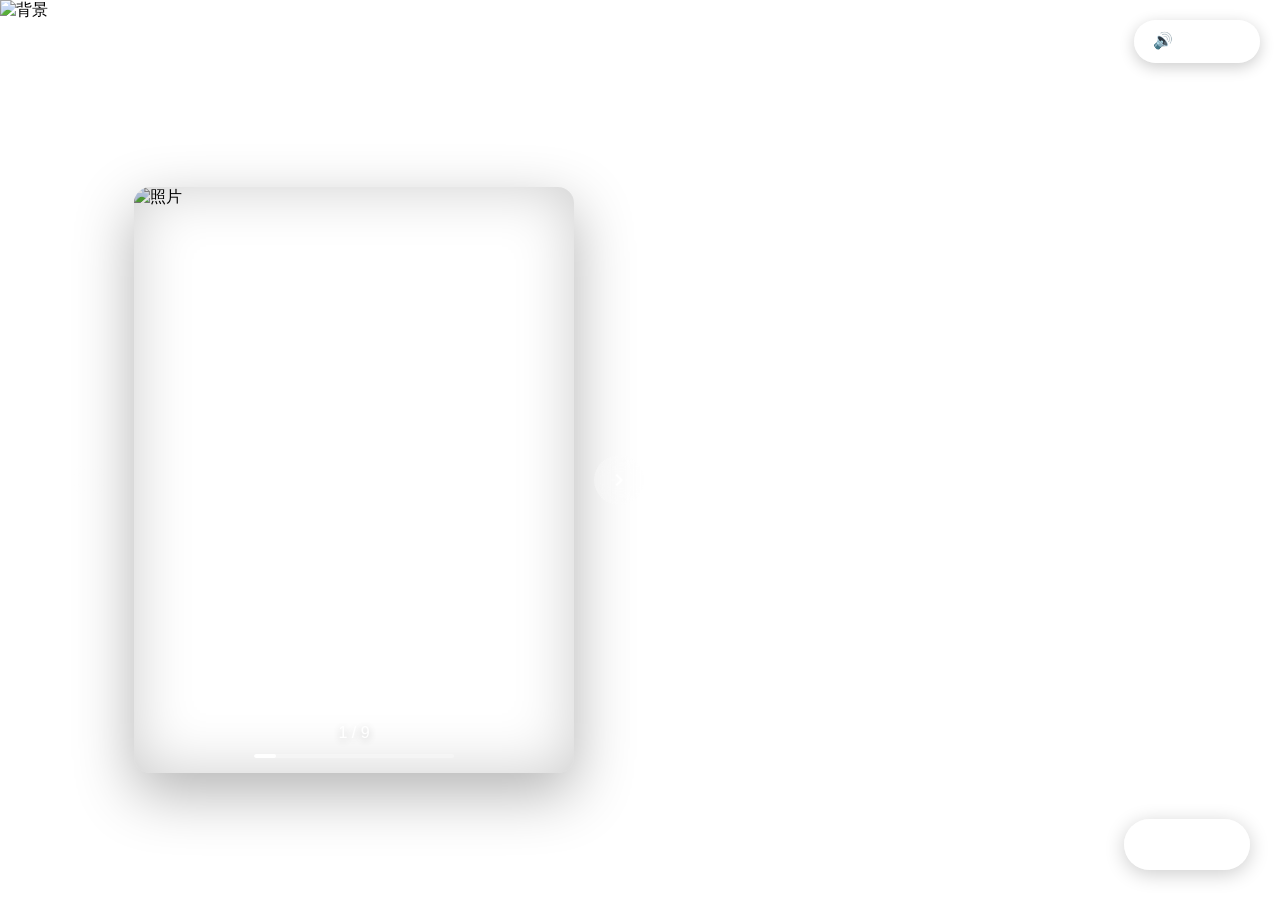
==== gallery.html @ 95e7684e "Add files via upload" ====
<!DOCTYPE html>
<html lang="zh-CN">
<head>
    <meta charset="UTF-8">
    <meta name="viewport" content="width=device-width, initial-scale=1.0">
    <title>小鹅的哲学</title>
    <link rel="stylesheet" href="style.css">
</head>
<body class="gallery-page">
    <!-- ===== 顶部音乐控制 ===== -->
    <div id="music-control">
        <button id="music-toggle" onclick="toggleMusic()">🎵 播放音乐</button>
        <audio id="bgm" loop>
            <source src="2/Laura Shigihara - Zen Garden.mp3" type="audio/mpeg">
            您的浏览器不支持 audio 元素。
        </audio>
    </div>

    <!-- 背景 -->
    <div class="gallery-wallpaper">
        <img src="2/两小只.png" alt="背景">
    </div>
    
    <!-- 返回按钮 -->
    <button class="back-btn" onclick="window.location.href='index.html'">
        <svg viewBox="0 0 24 24" width="16" height="16" fill="currentColor">
            <path d="M15.41 7.41L14 6l-6 6 6 6 1.41-1.41L10.83 12z"/>
        </svg>
        返回
    </button>

    <!-- 下一页按钮 -->
    <button class="next-page-btn" onclick="window.location.href='photos.html'">
        <span>下一页</span>
        <svg viewBox="0 0 24 24" width="20" height="20" fill="currentColor">
            <path d="M8.59 16.59L10 18l6-6-6-6-1.41 1.41L13.17 12z"/>
        </svg>
    </button>

    <!-- 相册主体 -->
    <div class="photo-album">
        <div class="album-container">
            <!-- 左箭头 -->
            <button class="album-nav prev-btn" id="album-prev" onclick="changePhoto(-1)">
                <svg viewBox="0 0 24 24" width="24" height="24" fill="white">
                    <path d="M15.41 7.41L14 6l-6 6 6 6 1.41-1.41L10.83 12z"/>
                </svg>
            </button>
            
            <!-- 照片框 -->
            <div class="photo-frame">
                <img id="current-photo" src="2/条鹅/1.png" alt="照片">
                <div class="photo-shadow"></div>
                <div class="album-indicator">
                    <span id="photo-counter">1 / 9</span>
                    <div class="progress-bar">
                        <div class="progress-fill" id="progress-fill"></div>
                    </div>
                </div>
            </div>
            
            <!-- 右箭头 -->
            <button class="album-nav next-btn" id="album-next" onclick="changePhoto(1)">
                <svg viewBox="0 0 24 24" width="24" height="24" fill="white">
                    <path d="M8.59 16.59L10 18l6-6-6-6-1.41 1.41L13.17 12z"/>
                </svg>
            </button>

            <!-- 问卷容器 -->
            <div class="quiz-container" id="quiz-container">
                <div class="quiz-question" id="quiz-question">是否喜欢小鹅的哲学？</div>
                <div class="quiz-options">
                    <!-- 选项 A -->
                    <div class="quiz-option-wrapper">
                        <button class="quiz-option option-a" id="option-a" onclick="answerQuiz('A')">
                            A. 喜欢
                        </button>
                        <img src="/2/条鹅的赞赏/嘿嘿脸红.jpg" alt="喜欢" class="image-popup" id="img-a">
                    </div>
                    <!-- 选项 B -->
                    <div class="quiz-option-wrapper">
                        <button class="quiz-option option-b" id="option-b" onclick="answerQuiz('B')">
                            B. 非常喜欢
                        </button>
                        <img src="/2/条鹅的赞赏/骄傲的鹅.jpg" alt="非常喜欢" class="image-popup" id="img-b">
                    </div>
                </div>
            </div>
        </div>
    </div>

    <script src="script.js"></script>
</body>
</html>
---- style.css ----
* {
    margin: 0;
    padding: 0;
    box-sizing: border-box;
}

html, body {
    width: 100%;
    height: 100%;
    margin: 0;
    padding: 0;
}

body {
    font-family: 'Segoe UI', 'Microsoft YaHei', sans-serif;
    overflow: hidden;
}

/* ===== 锁屏页面 ===== */
.lock-screen {
    min-height: 100vh;
    position: relative;
    background: #000;
}

.wallpaper-container {
    position: fixed;
    top: 0;
    left: 0;
    width: 100%;
    height: 100%;
    z-index: 0;
    overflow: hidden;
}

.wallpaper {
    position: absolute;
    top: 0;
    left: 0;
    width: 100%;
    height: 100%;
    object-fit: cover;
}

.lock-content {
    position: relative;
    z-index: 10;
    height: 100vh;
    display: flex;
    flex-direction: column;
    justify-content: space-between;
    padding: 40px 30px;
}

.lock-header {
    display: flex;
    justify-content: space-between;
    align-items: center;
}

.brand-logo {
    opacity: 0.8;
    animation: logo-pulse 3s ease-in-out infinite;
}

@keyframes logo-pulse {
    0%, 100% { opacity: 0.6; transform: scale(1); }
    50% { opacity: 1; transform: scale(1.05); }
}

.system-time {
    font-size: 1.5rem;
    color: rgba(255,255,255,0.8);
    font-weight: 300;
    letter-spacing: 2px;
}

.lock-body {
    flex: 1;
    display: flex;
    flex-direction: column;
    align-items: center;
    justify-content: center;
}

.lock-title {
    font-size: 1.8rem;
    color: rgba(255,255,255,0.9);
    font-weight: 300;
    letter-spacing: 8px;
    margin-bottom: 50px;
    text-transform: uppercase;
}

.password-container {
    display: flex;
    flex-direction: column;
    align-items: center;
    gap: 30px;
}

.password-input-wrapper {
    position: relative;
    width: 500px;
    height: 60px;
    background: rgba(255,255,255,0.08);
    backdrop-filter: blur(10px);
    border: 1px solid rgba(255,255,255,0.15);
    border-radius: 8px;
    overflow: hidden;
    transition: all 0.3s ease;
}

.password-input-wrapper:focus-within {
    border-color: rgba(255, 107, 107, 0.5);
    box-shadow: 0 0 30px rgba(255, 107, 107, 0.2);
}

#password-input {
    width: 100%;
    height: 100%;
    background: transparent;
    border: none;
    outline: none;
    color: rgba(255,255,255,0.9);
    font-size: 1.8rem;
    text-align: center;
    letter-spacing: 12px;
    font-family: 'Courier New', monospace;
    padding-left: 10px;
}

#password-input::placeholder {
    color: rgba(255,255,255,0.2);
    letter-spacing: 5px;
}

.cursor {
    position: absolute;
    right: 20px;
    top: 50%;
    transform: translateY(-50%);
    width: 3px;
    height: 40px;
    background: rgba(255,255,255,0.8);
    animation: cursor-blink 1s ease-in-out infinite;
}

@keyframes cursor-blink {
    0%, 100% { opacity: 1; }
    50% { opacity: 0; }
}

.password-hints {
    display: flex;
    gap: 15px;
}

.hint-dot {
    width: 12px;
    height: 12px;
    border-radius: 50%;
    background: rgba(255,255,255,0.15);
    border: 1px solid rgba(255,255,255,0.2);
    transition: all 0.3s ease;
}

.hint-dot.active {
    background: rgba(255, 107, 107, 0.8);
    border-color: rgba(255, 107, 107, 1);
    box-shadow: 0 0 15px rgba(255, 107, 107, 0.5);
}

.action-buttons {
    display: flex;
    gap: 30px;
    margin-top: 10px;
    align-items: center;
}

.hint-btn {
    background: transparent;
    border: 1px solid rgba(255,255,255,0.2);
    color: rgba(255,255,255,0.7);
    padding: 12px 20px;
    border-radius: 30px;
    cursor: pointer;
    display: flex;
    align-items: center;
    gap: 8px;
    font-size: 0.9rem;
    transition: all 0.3s ease;
}

.hint-btn:hover {
    background: rgba(255,255,255,0.1);
    border-color: rgba(255,255,255,0.4);
    color: rgba(255,255,255,0.9);
}

.unlock-btn {
    background: linear-gradient(135deg, rgba(255, 107, 107, 0.9), rgba(255, 142, 83, 0.9));
    border: none;
    color: white;
    padding: 15px 40px;
    border-radius: 30px;
    font-size: 1rem;
    font-weight: 600;
    letter-spacing: 3px;
    cursor: pointer;
    transition: all 0.3s ease;
    box-shadow: 0 10px 30px rgba(255, 107, 107, 0.3);
}

.unlock-btn:hover {
    transform: translateY(-2px);
    box-shadow: 0 15px 40px rgba(255, 107, 107, 0.4);
}

.unlock-btn:active {
    transform: translateY(0);
}

.hint-message {
    margin-top: 30px;
    color: rgba(255, 107, 107, 0.8);
    font-size: 1.1rem;
    opacity: 0;
    transform: translateY(10px);
    transition: all 0.5s ease;
    text-align: center;
    letter-spacing: 2px;
}

.hint-message.show {
    opacity: 1;
    transform: translateY(0);
}

.lock-footer {
    display: flex;
    justify-content: center;
}

.power-btn {
    opacity: 0.4;
    cursor: pointer;
    transition: opacity 0.3s ease;
}

.power-btn:hover {
    opacity: 0.8;
}

@keyframes fade-in {
    from { opacity: 0; transform: translateY(20px); }
    to { opacity: 1; transform: translateY(0); }
}

@keyframes shake {
    0%, 100% { transform: translateX(0); }
    25% { transform: translateX(-5px); }
    75% { transform: translateX(5px); }
}

.error-shake {
    animation: shake 0.4s ease;
}

/* ===== 相册页面 ===== */
.gallery-page {
    width: 100%;
    height: 100%;
    min-height: 100vh;
    position: relative;
    overflow-y: auto;
}

.gallery-wallpaper {
    position: fixed;
    top: 0;
    left: 0;
    width: 100%;
    height: 100%;
    z-index: 0;
}

.gallery-wallpaper img {
    width: 100%;
    height: 100%;
    object-fit: cover;
    object-position: 90% center;
}

.photo-album {
    position: relative;
    z-index: 10;
    display: flex;
    flex-direction: column;
    align-items: flex-start;
    justify-content: center;
    min-height: 100vh;
    padding: 80px 20px 20px;
    padding-left: 5%;
}

.album-container {
    display: flex;
    align-items: center;
    gap: 20px;
    max-width: 900px;
    width: 100%;
    position: relative;
}

.album-nav {
    width: 50px;
    height: 50px;
    border-radius: 50%;
    border: none;
    background: rgba(255, 255, 255, 0.2);
    backdrop-filter: blur(10px);
    cursor: pointer;
    transition: all 0.3s ease;
    display: flex;
    align-items: center;
    justify-content: center;
    flex-shrink: 0;
}

.album-nav:hover {
    background: rgba(255, 255, 255, 0.3);
    transform: scale(1.1);
}

.album-nav:disabled {
    opacity: 0.3;
    cursor: not-allowed;
}

.photo-frame {
    flex: 1;
    max-width: 550px;
    aspect-ratio: 3/4;
    position: relative;
    border-radius: 16px;
    overflow: hidden;
    box-shadow: 0 20px 60px rgba(0,0,0,0.3);
    padding-bottom: 60px;
}

.photo-frame img {
    width: 100%;
    height: calc(100% - 60px);
    object-fit: cover;
    transition: opacity 0.3s ease;
}

.photo-shadow {
    position: absolute;
    top: 0;
    left: 0;
    width: 100%;
    height: 100%;
    box-shadow: inset 0 0 60px rgba(0,0,0,0.2);
    pointer-events: none;
}

.photo-frame .album-indicator {
    position: absolute;
    bottom: 15px;
    left: 50%;
    transform: translateX(-50%);
    display: flex;
    flex-direction: column;
    align-items: center;
    gap: 12px;
}

#photo-counter {
    color: white;
    font-size: 16px;
    font-weight: 500;
    text-shadow: 0 2px 10px rgba(0,0,0,0.3);
}

.progress-bar {
    width: 200px;
    height: 4px;
    background: rgba(255, 255, 255, 0.3);
    border-radius: 2px;
    overflow: hidden;
}

.progress-fill {
    height: 100%;
    background: white;
    border-radius: 2px;
    transition: width 0.3s ease;
}

/* ===== 问卷样式 ===== */
.quiz-container {
    flex: 1;
    max-width: 300px;
    display: flex;
    flex-direction: column;
    align-items: center;
    justify-content: flex-start;
    padding-top: 0px;
    opacity: 0;
    transform: translateX(50px);
    transition: all 0.8s ease;
    pointer-events: none;
}

.quiz-container.show {
    opacity: 1;
    transform: translateX(0);
    pointer-events: auto;
}

.quiz-question {
    color: white;
    font-size: 20px;
    font-weight: 600;
    text-align: center;
    margin-bottom: 20px;
    text-shadow: 0 2px 10px rgba(0,0,0,0.3);
    opacity: 0;
    transform: translateY(20px);
    transition: all 1s ease 0.8s;
}

.quiz-container.show .quiz-question {
    opacity: 1;
    transform: translateY(0);
}

.quiz-options {
    display: flex;
    flex-direction: column;
    gap: 15px;
    width: 100%;
}

.quiz-option-wrapper {
    display: flex;
    align-items: center;
    gap: 20px;
}

.quiz-option {
    padding: 12px 24px;
    border: 2px solid rgba(255, 255, 255, 0.5);
    border-radius: 25px;
    background: rgba(255, 255, 255, 0.1);
    color: white;
    font-size: 16px;
    font-weight: 500;
    cursor: pointer;
    transition: all 0.3s ease;
    opacity: 0;
    transform: translateX(30px);
    display: inline-block;
    white-space: nowrap;
    flex-shrink: 0;
}

.quiz-option:hover {
    background: rgba(255, 255, 255, 0.3);
    transform: scale(1.05);
}

.quiz-container.show .option-a {
    opacity: 1;
    transform: translateX(0);
    transition: all 0.8s ease 2s;
}

.quiz-container.show .option-b {
    opacity: 1;
    transform: translateX(0);
    transition: all 0.8s ease 3.5s;
}

.quiz-option.selected {
    background: linear-gradient(135deg, #FF6B6B, #FF8E53);
    border-color: transparent;
}

.image-popup {
    display: none;
    width: 80px;
    height: 80px;
    object-fit: contain;
    animation: popIn 0.3s ease;
    flex-shrink: 0;
}

.image-popup.show {
    display: inline-block;
}

@keyframes popIn {
    0%   { transform: scale(0); opacity: 0; }
    70%  { transform: scale(1.2); }
    100% { transform: scale(1); opacity: 1; }
}

/* ===== 其他样式 ===== */
.gallery-content {
    position: relative;
    z-index: 10;
    padding: 60px 20px;
    max-width: 800px;
    margin: 0 auto;
}

.memories-container {
    display: flex;
    flex-direction: column;
    gap: 30px;
}

.memory-card {
    background: rgba(255, 255, 255, 0.85);
    backdrop-filter: blur(20px);
    border-radius: 20px;
    padding: 35px;
    box-shadow: 0 10px 40px rgba(0,0,0,0.1);
    border: 1px solid rgba(255,255,255,0.6);
    transition: all 0.3s ease;
}

.memory-card:hover {
    transform: translateY(-5px);
    box-shadow: 0 15px 50px rgba(0,0,0,0.15);
}

.card-date {
    font-size: 0.9rem;
    color: #FF6B6B;
    font-weight: 600;
    letter-spacing: 2px;
    margin-bottom: 12px;
}

.memory-card h3 {
    font-size: 1.5rem;
    color: #333;
    margin-bottom: 15px;
    font-weight: 600;
}

.memory-card p {
    font-size: 1.1rem;
    color: #555;
    line-height: 1.7;
}

.final-card {
    text-align: center;
    background: rgba(255, 240, 245, 0.9);
}

.final-card h2 {
    font-size: 2.2rem;
    background: linear-gradient(135deg, #FF6B6B, #FF8E53);
    -webkit-background-clip: text;
    -webkit-text-fill-color: transparent;
    background-clip: text;
    margin-bottom: 20px;
    font-weight: 700;
}

.final-card p {
    font-size: 1.2rem;
    color: #555;
    line-height: 1.8;
    margin-bottom: 30px;
}

.card-hearts {
    display: flex;
    justify-content: center;
    gap: 12px;
}

.card-hearts span {
    font-size: 1.8rem;
    animation: heart-pulse 1.5s ease-in-out infinite;
}

.card-hearts span:nth-child(2) { animation-delay: 0.1s; }
.card-hearts span:nth-child(3) { animation-delay: 0.2s; }
.card-hearts span:nth-child(4) { animation-delay: 0.3s; }
.card-hearts span:nth-child(5) { animation-delay: 0.4s; }

.back-btn {
    display: inline-flex;
    align-items: center;
    gap: 6px;
    padding: 10px 20px;
    background: rgba(255, 255, 255, 0.2);
    backdrop-filter: blur(10px);
    border: 1px solid rgba(255, 255, 255, 0.3);
    border-radius: 25px;
    color: white;
    font-size: 14px;
    font-weight: 500;
    cursor: pointer;
    transition: all 0.3s ease;
}

.back-btn:hover {
    background: rgba(255, 255, 255, 0.3);
    transform: translateY(-2px);
}

.gallery-page .back-btn {
    position: fixed;
    top: 20px;
    left: 20px;
    z-index: 100;
}

@keyframes heart-pulse {
    0%, 100% { transform: scale(1); opacity: 0.6; }
    50% { transform: scale(1.3); opacity: 1; }
}

/* ===== ★★★ 顶部音乐控制（关键！）★★★ ===== */
#music-control {
    position: fixed !important;
    top: 20px !important;
    right: 20px !important;
    z-index: 999999 !important;
    display: block !important;
}

#music-toggle {
    padding: 10px 18px !important;
    background: rgba(255, 255, 255, 0.2) !important;
    backdrop-filter: blur(10px) !important;
    border: 1px solid rgba(255, 255, 255, 0.3) !important;
    border-radius: 30px !important;
    color: white !important;
    font-size: 16px !important;
    font-weight: 500 !important;
    cursor: pointer !important;
    box-shadow: 0 4px 15px rgba(0,0,0,0.2) !important;
    transition: all 0.3s ease !important;
}

#music-toggle:hover {
    background: rgba(255, 255, 255, 0.4) !important;
    transform: scale(1.05) !important;
}

/* ===== 下一页按钮 ===== */
.next-page-btn {
    position: fixed;
    bottom: 30px;
    right: 30px;
    z-index: 100;
    display: flex;
    align-items: center;
    gap: 8px;
    padding: 14px 24px;
    background: rgba(255, 255, 255, 0.25);
    backdrop-filter: blur(10px);
    border: 1px solid rgba(255, 255, 255, 0.4);
    border-radius: 30px;
    color: white;
    font-size: 16px;
    font-weight: 600;
    cursor: pointer;
    transition: all 0.3s ease;
    box-shadow: 0 4px 20px rgba(0,0,0,0.2);
}

.next-page-btn:hover {
    background: rgba(255, 255, 255, 0.4);
    transform: translateY(-3px) scale(1.05);
    box-shadow: 0 8px 30px rgba(0,0,0,0.3);
}

/* ===== 照片墙页面 ===== */
.photos-page {
    width: 100%;
    height: 100%;
    min-height: 100vh;
    position: relative;
    overflow: hidden;
}

.photos-wallpaper {
    position: fixed;
    top: 0;
    left: 0;
    width: 100%;
    height: 100%;
    z-index: 0;
}

.photos-wallpaper img {
    width: 100%;
    height: 100%;
    object-fit: cover;
    object-position: 90% center;
}

.photos-page .back-btn {
    position: fixed;
    top: 20px;
    left: 20px;
    z-index: 100;
}



.photo-wall-container {
    position: relative;
    z-index: 10;
    display: flex;
    justify-content: center;
    align-items: center;
    min-height: 100vh;
    padding: 100px 40px 40px;
}

.photo-wall {
    display: grid;
    grid-template-columns: repeat(4, 1fr);
    grid-template-rows: repeat(2, auto);
    gap: 40px;
    max-width: 1400px;
    width: 100%;
    justify-items: center;
}

.photo-item {
    width: 100%;
    max-width: 280px;
    aspect-ratio: 1;
    position: relative;
    cursor: pointer;
    transition: all 0.4s cubic-bezier(0.34, 1.56, 0.64, 1);
    transform-origin: center center;
}

.photo-item img {
    width: 100%;
    height: 100%;
    object-fit: cover;
    border-radius: 8px;
    box-shadow: 0 15px 40px rgba(0,0,0,0.35);
    background: white;
    padding: 12px;
}

/* 不同角度的倾斜效果 */
.photo-item.rotate-1 {
    transform: rotate(-12deg);
}

.photo-item.rotate-2 {
    transform: rotate(8deg);
}

.photo-item.rotate-3 {
    transform: rotate(-15deg);
}

.photo-item.rotate-4 {
    transform: rotate(10deg);
}

.photo-item.rotate-5 {
    transform: rotate(-8deg);
}

.photo-item.rotate-6 {
    transform: rotate(12deg);
}

.photo-item.rotate-7 {
    transform: rotate(-10deg);
}

.photo-item.rotate-8 {
    transform: rotate(15deg);
}

/* 悬停效果：放大并回正 */
.photo-item:hover {
    transform: rotate(0deg) scale(1.25);
    z-index: 20;
}

.photo-item:hover img {
    box-shadow: 0 20px 50px rgba(0,0,0,0.4);
}

/* ===== 移动端适配 ===== */
@media (max-width: 768px) {
    .lock-content {
        padding: 30px 20px;
    }

    .lock-title {
        font-size: 1.2rem;
        letter-spacing: 5px;
        margin-bottom: 30px;
    }

    .password-input-wrapper {
        width: 90%;
        max-width: 400px;
        height: 50px;
    }

    #password-input {
        font-size: 1.3rem;
        letter-spacing: 8px;
        padding-left: 5px;
    }

    .password-hints {
        gap: 8px;
    }

    .hint-dot {
        width: 8px;
        height: 8px;
    }

    .action-buttons {
        flex-direction: column;
        gap: 20px;
    }

    .unlock-btn {
        padding: 12px 30px;
    }

    .gallery-header {
        padding: 20px;
    }

    .gallery-title {
        font-size: 1.5rem;
    }

    .gallery-content {
        padding: 20px;
    }

    .photo-grid {
        grid-template-columns: 1fr;
        gap: 20px;
    }

    .wish-card {
        padding: 25px 20px;
    }

    .wish-card h2 {
        font-size: 1.8rem;
    }

    .wish-card p {
        font-size: 1rem;
    }

    .quiz-options {
        gap: 12px;
    }
    .quiz-option-wrapper {
        gap: 10px;
    }
    .image-popup {
        width: 50px;
        height: 50px;
    }
    #music-control {
        top: 10px !important;
        right: 10px !important;
    }
    #music-toggle {
        padding: 6px 12px !important;
        font-size: 14px !important;
    }
}
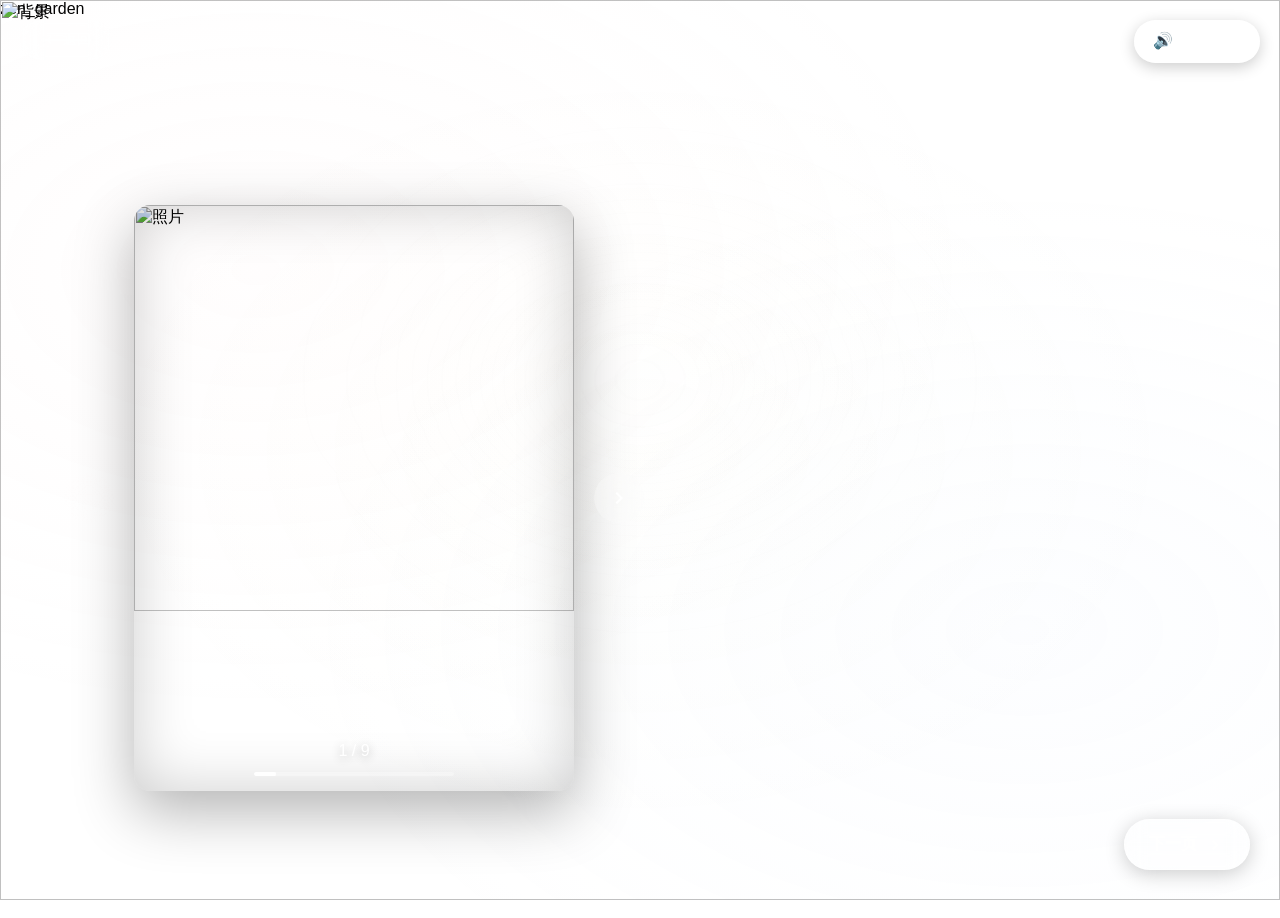
==== commit 451c8c39: "Add files via upload" ====
--- a/gallery.html
+++ b/gallery.html
@@ -1,94 +1,98 @@
-<!DOCTYPE html>
-<html lang="zh-CN">
-<head>
-    <meta charset="UTF-8">
-    <meta name="viewport" content="width=device-width, initial-scale=1.0">
-    <title>小鹅的哲学</title>
-    <link rel="stylesheet" href="style.css">
-</head>
-<body class="gallery-page">
-    <!-- ===== 顶部音乐控制 ===== -->
-    <div id="music-control">
-        <button id="music-toggle" onclick="toggleMusic()">🎵 播放音乐</button>
-        <audio id="bgm" loop>
-            <source src="2/Laura Shigihara - Zen Garden.mp3" type="audio/mpeg">
-            您的浏览器不支持 audio 元素。
-        </audio>
-    </div>
-
-    <!-- 背景 -->
-    <div class="gallery-wallpaper">
-        <img src="2/两小只.png" alt="背景">
-    </div>
-    
-    <!-- 返回按钮 -->
-    <button class="back-btn" onclick="window.location.href='index.html'">
-        <svg viewBox="0 0 24 24" width="16" height="16" fill="currentColor">
-            <path d="M15.41 7.41L14 6l-6 6 6 6 1.41-1.41L10.83 12z"/>
-        </svg>
-        返回
-    </button>
-
-    <!-- 下一页按钮 -->
-    <button class="next-page-btn" onclick="window.location.href='photos.html'">
-        <span>下一页</span>
-        <svg viewBox="0 0 24 24" width="20" height="20" fill="currentColor">
-            <path d="M8.59 16.59L10 18l6-6-6-6-1.41 1.41L13.17 12z"/>
-        </svg>
-    </button>
-
-    <!-- 相册主体 -->
-    <div class="photo-album">
-        <div class="album-container">
-            <!-- 左箭头 -->
-            <button class="album-nav prev-btn" id="album-prev" onclick="changePhoto(-1)">
-                <svg viewBox="0 0 24 24" width="24" height="24" fill="white">
-                    <path d="M15.41 7.41L14 6l-6 6 6 6 1.41-1.41L10.83 12z"/>
-                </svg>
-            </button>
-            
-            <!-- 照片框 -->
-            <div class="photo-frame">
-                <img id="current-photo" src="2/条鹅/1.png" alt="照片">
-                <div class="photo-shadow"></div>
-                <div class="album-indicator">
-                    <span id="photo-counter">1 / 9</span>
-                    <div class="progress-bar">
-                        <div class="progress-fill" id="progress-fill"></div>
-                    </div>
-                </div>
-            </div>
-            
-            <!-- 右箭头 -->
-            <button class="album-nav next-btn" id="album-next" onclick="changePhoto(1)">
-                <svg viewBox="0 0 24 24" width="24" height="24" fill="white">
-                    <path d="M8.59 16.59L10 18l6-6-6-6-1.41 1.41L13.17 12z"/>
-                </svg>
-            </button>
-
-            <!-- 问卷容器 -->
-            <div class="quiz-container" id="quiz-container">
-                <div class="quiz-question" id="quiz-question">是否喜欢小鹅的哲学？</div>
-                <div class="quiz-options">
-                    <!-- 选项 A -->
-                    <div class="quiz-option-wrapper">
-                        <button class="quiz-option option-a" id="option-a" onclick="answerQuiz('A')">
-                            A. 喜欢
-                        </button>
-                        <img src="/2/条鹅的赞赏/嘿嘿脸红.jpg" alt="喜欢" class="image-popup" id="img-a">
-                    </div>
-                    <!-- 选项 B -->
-                    <div class="quiz-option-wrapper">
-                        <button class="quiz-option option-b" id="option-b" onclick="answerQuiz('B')">
-                            B. 非常喜欢
-                        </button>
-                        <img src="/2/条鹅的赞赏/骄傲的鹅.jpg" alt="非常喜欢" class="image-popup" id="img-b">
-                    </div>
-                </div>
-            </div>
-        </div>
-    </div>
-
-    <script src="script.js"></script>
-</body>
+zen_garden<!DOCTYPE html>
+<html lang="zh-CN">
+<head>
+    <meta charset="UTF-8">
+    <meta name="viewport" content="width=device-width, initial-scale=1.0">
+    <title>小鹅的哲学</title>
+    <link rel="stylesheet" href="style.css">
+</head>
+<body class="gallery-page">
+    <!-- ===== 顶部音乐控制 ===== -->
+    <div id="music-control">
+        <button id="music-toggle" onclick="toggleMusic()">🎵 播放音乐</button>
+        <audio id="bgm" loop>
+            <source src="2/zen_garden.mp3" type="audio/mpeg">
+            您的浏览器不支持 audio 元素。
+        </audio>
+    </div>
+
+    <!-- 背景 -->
+    <div class="gallery-wallpaper">
+        <img src="2/两小只.png" alt="背景">
+        <!-- 背景纹理渐变层 -->
+        <div class="gallery-texture"></div>
+        <!-- 光从照片透出来的效果 -->
+        <div class="gallery-glow"></div>
+    </div>
+    
+    <!-- 返回按钮 -->
+    <button class="back-btn" onclick="window.location.href='index.html'">
+        <svg viewBox="0 0 24 24" width="16" height="16" fill="currentColor">
+            <path d="M15.41 7.41L14 6l-6 6 6 6 1.41-1.41L10.83 12z"/>
+        </svg>
+        返回
+    </button>
+
+    <!-- 下一页按钮 -->
+    <button class="next-page-btn" onclick="window.location.href='photos.html'">
+        <span>下一页</span>
+        <svg viewBox="0 0 24 24" width="20" height="20" fill="currentColor">
+            <path d="M8.59 16.59L10 18l6-6-6-6-1.41 1.41L13.17 12z"/>
+        </svg>
+    </button>
+
+    <!-- 相册主体 -->
+    <div class="photo-album">
+        <div class="album-container">
+            <!-- 左箭头 -->
+            <button class="album-nav prev-btn" id="album-prev" onclick="changePhoto(-1)">
+                <svg viewBox="0 0 24 24" width="24" height="24" fill="white">
+                    <path d="M15.41 7.41L14 6l-6 6 6 6 1.41-1.41L10.83 12z"/>
+                </svg>
+            </button>
+            
+            <!-- 照片框 -->
+            <div class="photo-frame">
+                <img id="current-photo" src="2/条鹅/1.png" alt="照片" class="fade-in">
+                <div class="photo-shadow"></div>
+                <div class="album-indicator">
+                    <span id="photo-counter">1 / 9</span>
+                    <div class="progress-bar">
+                        <div class="progress-fill" id="progress-fill"></div>
+                    </div>
+                </div>
+            </div>
+            
+            <!-- 右箭头 -->
+            <button class="album-nav next-btn" id="album-next" onclick="changePhoto(1)">
+                <svg viewBox="0 0 24 24" width="24" height="24" fill="white">
+                    <path d="M8.59 16.59L10 18l6-6-6-6-1.41 1.41L13.17 12z"/>
+                </svg>
+            </button>
+
+            <!-- 问卷容器 -->
+            <div class="quiz-container" id="quiz-container">
+                <div class="quiz-question" id="quiz-question">是否喜欢小鹅的哲学？</div>
+                <div class="quiz-options">
+                    <!-- 选项 A -->
+                    <div class="quiz-option-wrapper">
+                        <button class="quiz-option option-a" id="option-a" onclick="answerQuiz('A')">
+                            A. 喜欢
+                        </button>
+                        <img src="/2/appreciation/blush.jpg" alt="喜欢" class="image-popup" id="img-a">
+                    </div>
+                    <!-- 选项 B -->
+                    <div class="quiz-option-wrapper">
+                        <button class="quiz-option option-b" id="option-b" onclick="answerQuiz('B')">
+                            B. 非常喜欢
+                        </button>
+                        <img src="/2/appreciation/proud.jpg" alt="非常喜欢" class="image-popup" id="img-b">
+                    </div>
+                </div>
+            </div>
+        </div>
+    </div>
+
+    <script src="script.js"></script>
+</body>
 </html>
--- a/style.css
+++ b/style.css
@@ -23,6 +23,63 @@
     background: #000;
 }
 
+/* ===== 人物图像 ===== */
+.character-container {
+    position: fixed;
+    top: 50%;
+    left: 20%;
+    transform: translateY(-50%);
+    z-index: 5;
+    animation: breathe 3s ease-in-out infinite;
+}
+
+.character-inner {
+    perspective: 1000px;
+    transition: transform 0.1s ease-out;
+}
+
+.character-img {
+    width: 280px;
+    height: auto;
+    border-radius: 12px;
+    box-shadow: 0 0 60px rgba(255, 200, 200, 0.4);
+    transform-style: preserve-3d;
+}
+
+.character-glow {
+    position: absolute;
+    top: 50%;
+    left: 50%;
+    transform: translate(-50%, -50%);
+    width: 360px;
+    height: 360px;
+    background: radial-gradient(circle, rgba(255, 150, 150, 0.4) 0%, rgba(255, 100, 100, 0.15) 40%, transparent 70%);
+    border-radius: 50%;
+    filter: blur(40px);
+    animation: glow-pulse 3s ease-in-out infinite;
+    pointer-events: none;
+}
+
+@keyframes breathe {
+    0%, 100% {
+        transform: translateY(-50%);
+    }
+    50% {
+        transform: translateY(calc(-50% - 10px));
+    }
+}
+
+@keyframes glow-pulse {
+    0%, 100% {
+        opacity: 0.6;
+        transform: translate(-50%, -50%) scale(1);
+    }
+    50% {
+        opacity: 1;
+        transform: translate(-50%, -50%) scale(1.15);
+    }
+}
+
 .wallpaper-container {
     position: fixed;
     top: 0;
@@ -40,6 +97,7 @@
     width: 100%;
     height: 100%;
     object-fit: cover;
+    object-position: left center;
 }
 
 .lock-content {
@@ -292,6 +350,39 @@
     object-position: 90% center;
 }
 
+/* 背景纹理渐变层 */
+.gallery-texture {
+    position: absolute;
+    top: 0;
+    left: 0;
+    width: 100%;
+    height: 100%;
+    background: 
+        radial-gradient(ellipse at 20% 30%, rgba(255, 220, 220, 0.05) 0%, transparent 50%),
+        radial-gradient(ellipse at 80% 70%, rgba(200, 220, 255, 0.05) 0%, transparent 50%),
+        radial-gradient(ellipse at 50% 50%, rgba(255, 255, 200, 0.03) 0%, transparent 60%);
+    pointer-events: none;
+}
+
+/* 光从照片透出来的效果 */
+.gallery-glow {
+    position: absolute;
+    top: 20%;
+    left: 50%;
+    transform: translateX(-50%);
+    width: 600px;
+    height: 400px;
+    background: radial-gradient(ellipse at center, rgba(255, 255, 255, 0.15) 0%, rgba(255, 255, 255, 0.05) 30%, transparent 70%);
+    filter: blur(60px);
+    pointer-events: none;
+    animation: glowPulse 4s ease-in-out infinite;
+}
+
+@keyframes glowPulse {
+    0%, 100% { opacity: 0.6; transform: translateX(-50%) scale(1); }
+    50% { opacity: 1; transform: translateX(-50%) scale(1.1); }
+}
+
 .photo-album {
     position: relative;
     z-index: 10;
@@ -345,7 +436,10 @@
     position: relative;
     border-radius: 16px;
     overflow: hidden;
-    box-shadow: 0 20px 60px rgba(0,0,0,0.3);
+    box-shadow: 
+        0 20px 60px rgba(0,0,0,0.3),
+        0 0 40px rgba(255, 255, 255, 0.1) inset,
+        0 0 80px rgba(255, 255, 255, 0.05) inset;
     padding-bottom: 60px;
 }
 
@@ -353,7 +447,28 @@
     width: 100%;
     height: calc(100% - 60px);
     object-fit: cover;
-    transition: opacity 0.3s ease;
+    transition: all 0.5s ease;
+}
+
+/* 照片切换动画 */
+.photo-frame img.fade-out {
+    opacity: 0;
+    transform: scale(0.95);
+}
+
+.photo-frame img.fade-in {
+    opacity: 1;
+    transform: translateY(0);
+}
+
+.photo-frame img.enter-from-bottom {
+    opacity: 0;
+    transform: translateY(8px);
+}
+
+/* 鼠标悬停放大 */
+.photo-frame:hover img {
+    transform: scale(1.05);
 }
 
 .photo-shadow {
@@ -390,6 +505,7 @@
     background: rgba(255, 255, 255, 0.3);
     border-radius: 2px;
     overflow: hidden;
+    position: relative;
 }
 
 .progress-fill {
@@ -397,6 +513,41 @@
     background: white;
     border-radius: 2px;
     transition: width 0.3s ease;
+    position: relative;
+    animation: progressBreathe 2s ease-in-out infinite;
+}
+
+.progress-fill::after {
+    content: '';
+    position: absolute;
+    right: 0;
+    top: 50%;
+    transform: translateY(-50%);
+    width: 30px;
+    height: 100%;
+    background: linear-gradient(to left, rgba(255, 255, 255, 1), rgba(255, 255, 255, 0.5), rgba(255, 255, 255, 0));
+    border-radius: 2px;
+    animation: progressGlowSweep 2s ease-in-out infinite;
+}
+
+@keyframes progressBreathe {
+    0%, 100% { opacity: 0.8; }
+    50% { opacity: 1; }
+}
+
+@keyframes progressGlowSweep {
+    0% { 
+        right: 0;
+        opacity: 1;
+    }
+    50% { 
+        right: calc(100% - 30px);
+        opacity: 0.8;
+    }
+    100% { 
+        right: 0;
+        opacity: 1;
+    }
 }
 
 /* ===== 问卷样式 ===== */
@@ -692,10 +843,9 @@
     height: 100%;
     min-height: 100vh;
     position: relative;
-    overflow: hidden;
-}
-
-.photos-wallpaper {
+}
+
+.photos-video-container {
     position: fixed;
     top: 0;
     left: 0;
@@ -704,11 +854,29 @@
     z-index: 0;
 }
 
-.photos-wallpaper img {
+.photos-video {
+    position: absolute;
+    top: 0;
+    left: 0;
     width: 100%;
     height: 100%;
     object-fit: cover;
-    object-position: 90% center;
+    opacity: 0;
+    transition: opacity 1200ms ease-in-out;
+}
+
+.photos-video.active {
+    opacity: 1;
+}
+
+.photos-video-overlay {
+    position: absolute;
+    top: 0;
+    left: 0;
+    width: 100%;
+    height: 100%;
+    background: rgba(0, 0, 0, 0.1);
+    z-index: 1;
 }
 
 .photos-page .back-btn {
@@ -748,6 +916,11 @@
     cursor: pointer;
     transition: all 0.4s cubic-bezier(0.34, 1.56, 0.64, 1);
     transform-origin: center center;
+    opacity: 0;
+}
+
+.photo-item.animation-done {
+    opacity: 1;
 }
 
 .photo-item img {
@@ -760,47 +933,216 @@
     padding: 12px;
 }
 
-/* 不同角度的倾斜效果 */
-.photo-item.rotate-1 {
-    transform: rotate(-12deg);
-}
-
-.photo-item.rotate-2 {
-    transform: rotate(8deg);
-}
-
-.photo-item.rotate-3 {
-    transform: rotate(-15deg);
-}
-
-.photo-item.rotate-4 {
-    transform: rotate(10deg);
-}
-
-.photo-item.rotate-5 {
-    transform: rotate(-8deg);
-}
-
-.photo-item.rotate-6 {
-    transform: rotate(12deg);
-}
-
-.photo-item.rotate-7 {
-    transform: rotate(-10deg);
-}
-
-.photo-item.rotate-8 {
-    transform: rotate(15deg);
-}
-
 /* 悬停效果：放大并回正 */
 .photo-item:hover {
-    transform: rotate(0deg) scale(1.25);
+    transform: rotate(0deg) scale(1.25) !important;
     z-index: 20;
 }
 
 .photo-item:hover img {
     box-shadow: 0 20px 50px rgba(0,0,0,0.4);
+}
+
+/* ===== 粒子效果 ===== */
+.particles-container {
+    position: fixed;
+    top: 0;
+    left: 0;
+    width: 100%;
+    height: 100%;
+    z-index: 1;
+    pointer-events: none;
+}
+
+.particle {
+    position: absolute;
+    width: 3px;
+    height: 3px;
+    background: rgba(255, 255, 255, 0.8);
+    border-radius: 50%;
+    animation: particleFloat linear infinite;
+    box-shadow: 0 0 10px rgba(0, 255, 255, 0.5), 0 0 20px rgba(255, 0, 255, 0.3);
+}
+
+@keyframes particleFloat {
+    0% {
+        transform: translateY(100vh) translateX(0) scale(1);
+        opacity: 0;
+    }
+    10% {
+        opacity: 1;
+    }
+    90% {
+        opacity: 1;
+    }
+    100% {
+        transform: translateY(-10vh) translateX(var(--drift)) scale(0.5);
+        opacity: 0;
+    }
+}
+
+/* ===== 照片出现动画 ===== */
+
+/* 不同旋转角度的照片动画 */
+.photo-item.rotate-1.appear {
+    animation: photoAppearRotate1 0.8s cubic-bezier(0.34, 1.56, 0.64, 1) forwards;
+}
+
+.photo-item.rotate-2.appear {
+    animation: photoAppearRotate2 0.8s cubic-bezier(0.34, 1.56, 0.64, 1) forwards;
+}
+
+.photo-item.rotate-3.appear {
+    animation: photoAppearRotate3 0.8s cubic-bezier(0.34, 1.56, 0.64, 1) forwards;
+}
+
+.photo-item.rotate-4.appear {
+    animation: photoAppearRotate4 0.8s cubic-bezier(0.34, 1.56, 0.64, 1) forwards;
+}
+
+.photo-item.rotate-5.appear {
+    animation: photoAppearRotate5 0.8s cubic-bezier(0.34, 1.56, 0.64, 1) forwards;
+}
+
+.photo-item.rotate-6.appear {
+    animation: photoAppearRotate6 0.8s cubic-bezier(0.34, 1.56, 0.64, 1) forwards;
+}
+
+.photo-item.rotate-7.appear {
+    animation: photoAppearRotate7 0.8s cubic-bezier(0.34, 1.56, 0.64, 1) forwards;
+}
+
+.photo-item.rotate-8.appear {
+    animation: photoAppearRotate8 0.8s cubic-bezier(0.34, 1.56, 0.64, 1) forwards;
+}
+
+@keyframes photoAppearRotate1 {
+    0% { opacity: 0; transform: scale(0) translateY(30px) rotate(0deg); }
+    100% { opacity: 1; transform: scale(1) translateY(0) rotate(-12deg); }
+}
+
+@keyframes photoAppearRotate2 {
+    0% { opacity: 0; transform: scale(0) translateY(30px) rotate(0deg); }
+    100% { opacity: 1; transform: scale(1) translateY(0) rotate(8deg); }
+}
+
+@keyframes photoAppearRotate3 {
+    0% { opacity: 0; transform: scale(0) translateY(30px) rotate(0deg); }
+    100% { opacity: 1; transform: scale(1) translateY(0) rotate(-15deg); }
+}
+
+@keyframes photoAppearRotate4 {
+    0% { opacity: 0; transform: scale(0) translateY(30px) rotate(0deg); }
+    100% { opacity: 1; transform: scale(1) translateY(0) rotate(10deg); }
+}
+
+@keyframes photoAppearRotate5 {
+    0% { opacity: 0; transform: scale(0) translateY(30px) rotate(0deg); }
+    100% { opacity: 1; transform: scale(1) translateY(0) rotate(-8deg); }
+}
+
+@keyframes photoAppearRotate6 {
+    0% { opacity: 0; transform: scale(0) translateY(30px) rotate(0deg); }
+    100% { opacity: 1; transform: scale(1) translateY(0) rotate(12deg); }
+}
+
+@keyframes photoAppearRotate7 {
+    0% { opacity: 0; transform: scale(0) translateY(30px) rotate(0deg); }
+    100% { opacity: 1; transform: scale(1) translateY(0) rotate(-10deg); }
+}
+
+@keyframes photoAppearRotate8 {
+    0% { opacity: 0; transform: scale(0) translateY(30px) rotate(0deg); }
+    100% { opacity: 1; transform: scale(1) translateY(0) rotate(15deg); }
+}
+
+/* ===== 极光效果覆盖层 ===== */
+.aurora-overlay {
+    position: absolute;
+    top: 0;
+    left: 0;
+    width: 100%;
+    height: 100%;
+    border-radius: 8px;
+    pointer-events: none;
+    background: linear-gradient(
+        135deg,
+        rgba(0, 255, 255, 0.15) 0%,
+        rgba(255, 0, 255, 0.1) 50%,
+        rgba(0, 255, 136, 0.15) 100%
+    );
+    animation: auroraGlow 4s ease-in-out infinite;
+    opacity: 0;
+    transition: opacity 0.3s ease;
+}
+
+.photo-item.appear .aurora-overlay {
+    opacity: 1;
+}
+
+@keyframes auroraGlow {
+    0%, 100% {
+        opacity: 0.6;
+        filter: brightness(1);
+    }
+    50% {
+        opacity: 1;
+        filter: brightness(1.1);
+    }
+}
+
+/* ===== 爱心飘出效果 ===== */
+.hearts-container {
+    position: absolute;
+    top: 0;
+    left: 0;
+    width: 100%;
+    height: 100%;
+    pointer-events: none;
+    z-index: 30;
+}
+
+.heart {
+    position: absolute;
+    font-size: 24px;
+    opacity: 0;
+    animation: heartFloat 1.5s ease-out forwards;
+}
+
+@keyframes heartFloat {
+    0% {
+        opacity: 1;
+        transform: translate(50%, 50%) scale(0);
+    }
+    20% {
+        opacity: 1;
+        transform: translate(var(--x), var(--y)) scale(1.2);
+    }
+    100% {
+        opacity: 0;
+        transform: translate(var(--end-x), var(--end-y)) scale(0.5) rotate(var(--rotate));
+    }
+}
+
+/* ===== 日期文字效果 ===== */
+.photo-date {
+    position: absolute;
+    bottom: -40px;
+    left: 50%;
+    transform: translateX(-50%);
+    color: #ffffff;
+    font-size: 16px;
+    font-weight: 500;
+    text-shadow: 0 2px 10px rgba(0, 0, 0, 0.5);
+    white-space: nowrap;
+    opacity: 0;
+    transition: all 0.5s cubic-bezier(0.34, 1.56, 0.64, 1);
+    z-index: 25;
+}
+
+.photo-date.show {
+    opacity: 1;
+    transform: translateX(-50%) translateY(-10px);
 }
 
 /* ===== 移动端适配 ===== */
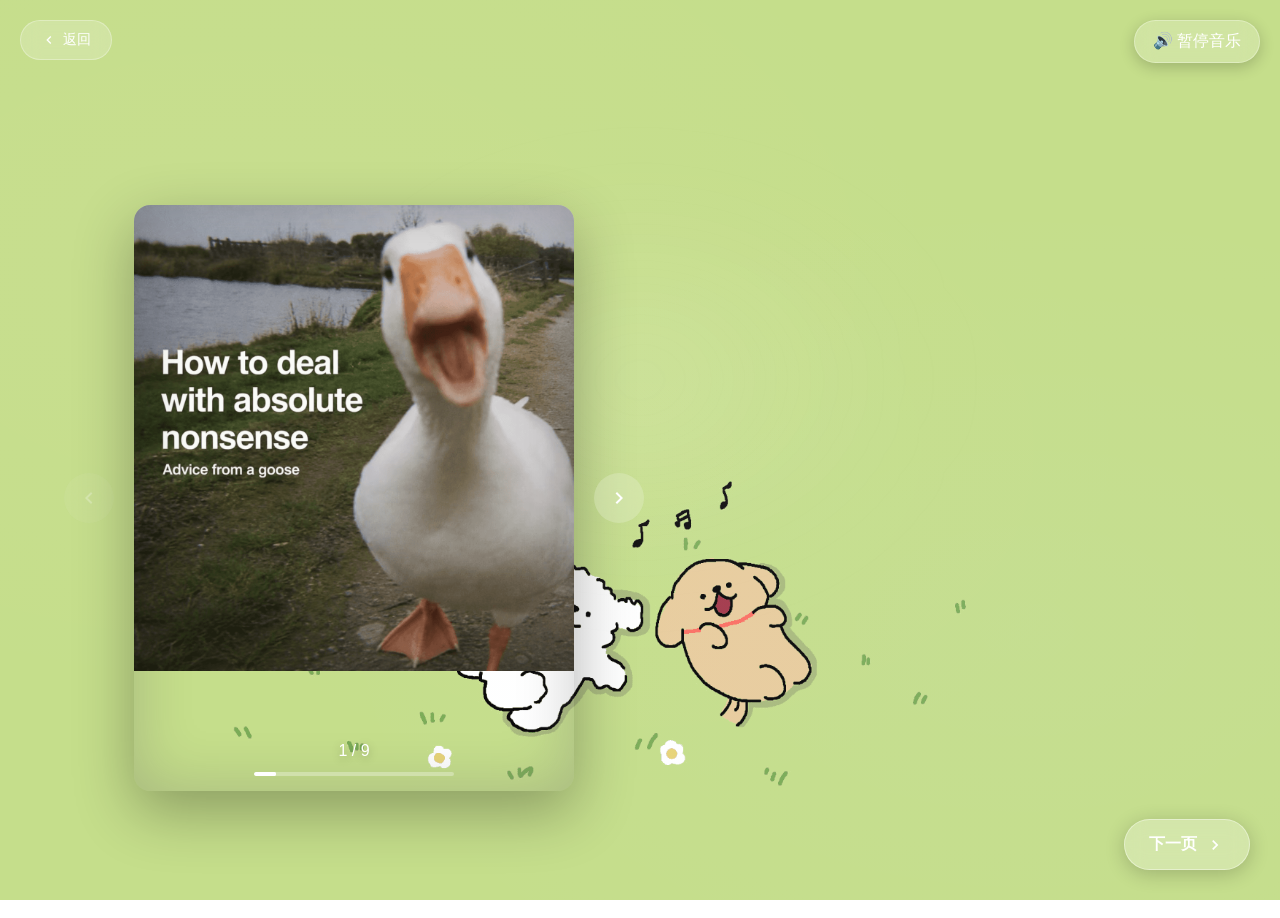
==== commit f34c20dc: "Add files via upload" ====
--- a/gallery.html
+++ b/gallery.html
@@ -79,14 +79,14 @@
                         <button class="quiz-option option-a" id="option-a" onclick="answerQuiz('A')">
                             A. 喜欢
                         </button>
-                        <img src="/2/appreciation/blush.jpg" alt="喜欢" class="image-popup" id="img-a">
+                        <img src="2/appreciation/blush.jpg" alt="喜欢" class="image-popup" id="img-a">
                     </div>
                     <!-- 选项 B -->
                     <div class="quiz-option-wrapper">
                         <button class="quiz-option option-b" id="option-b" onclick="answerQuiz('B')">
                             B. 非常喜欢
                         </button>
-                        <img src="/2/appreciation/proud.jpg" alt="非常喜欢" class="image-popup" id="img-b">
+                        <img src="2/appreciation/proud.jpg" alt="非常喜欢" class="image-popup" id="img-b">
                     </div>
                 </div>
             </div>
